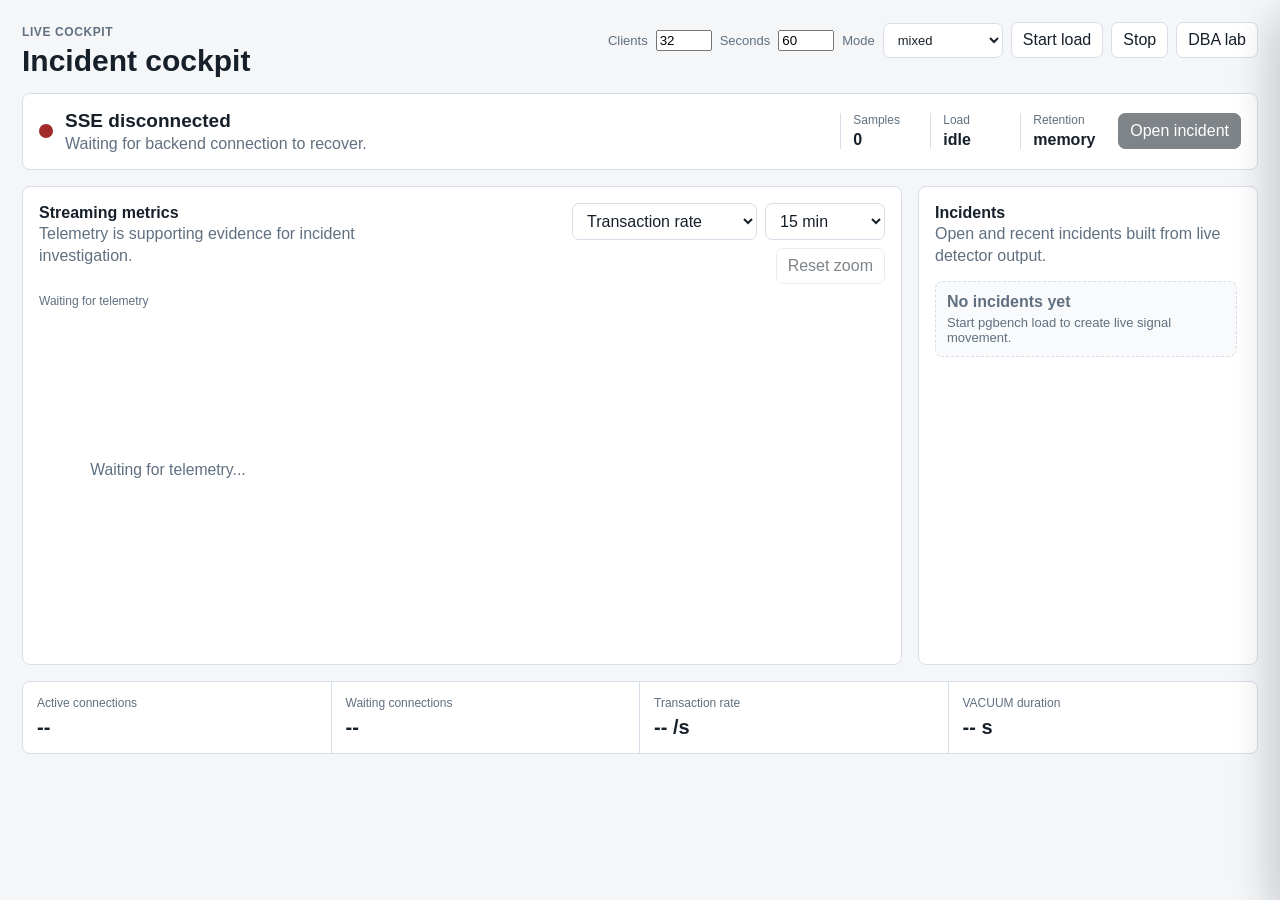
==== web_cockpit/live.html @ 8c9f1704 "Add DBA experiment lab" ====
<!doctype html>
<html lang="en">
<head>
  <meta charset="utf-8">
  <meta name="viewport" content="width=device-width, initial-scale=1">
  <title>Live Postgres Cockpit</title>
  <link rel="stylesheet" href="app.css">
</head>
<body>
  <main class="shell">
    <header class="topbar">
      <div class="title">
        <span class="eyebrow">Live Cockpit</span>
        <h1>Incident cockpit</h1>
      </div>
      <div class="stream-control" aria-label="load controls">
        <label>Clients <input id="loadClients" class="small-input" type="number" min="1" max="128" value="32"></label>
        <label>Seconds <input id="loadSeconds" class="small-input" type="number" min="5" max="900" value="60"></label>
        <label>
          Mode
          <select id="loadMode">
            <option value="mixed">mixed</option>
            <option value="readonly">readonly</option>
          </select>
        </label>
        <button id="startLoad" type="button">Start load</button>
        <button id="stopLoad" type="button">Stop</button>
        <button id="openExperimentLab" type="button">DBA lab</button>
      </div>
    </header>

    <section class="status-band" id="statusBand">
      <div class="status-main">
        <span class="status-dot"></span>
        <div>
          <div class="status-label" id="statusLabel">Connecting to backend</div>
          <div class="status-subtitle" id="statusSubtitle">Waiting for SSE telemetry.</div>
        </div>
      </div>
      <div class="status-meta">
        <div><span>Samples</span><strong id="sampleCount">0</strong></div>
        <div><span>Load</span><strong id="loadState">idle</strong></div>
        <div><span>Retention</span><strong id="retentionState">memory</strong></div>
      </div>
      <button class="report-button" id="openReport" type="button" disabled>Open incident</button>
    </section>

    <section class="workspace">
      <div class="live-panel">
        <div class="panel-heading">
          <div>
            <h2>Streaming metrics</h2>
            <p>Telemetry is supporting evidence for incident investigation.</p>
          </div>
          <div class="chart-controls">
            <select id="metricPicker" aria-label="metric"></select>
            <select id="windowPicker" aria-label="time window">
              <option value="300">5 min</option>
              <option value="900" selected>15 min</option>
              <option value="1800">30 min</option>
              <option value="all">All</option>
            </select>
            <button id="resetZoom" type="button" disabled>Reset zoom</button>
          </div>
        </div>
        <div class="chart-range" id="chartRange">Waiting for telemetry</div>
        <div class="chart-frame">
          <svg id="liveChart" viewBox="0 0 860 320" role="img" aria-label="live postgres telemetry chart"></svg>
          <div class="chart-tooltip" id="chartTooltip" hidden></div>
        </div>
      </div>

      <aside class="detection-panel">
        <div class="panel-heading compact">
          <div>
            <h2>Incidents</h2>
            <p>Open and recent incidents built from live detector output.</p>
          </div>
        </div>
        <ol class="steps" id="incidentSteps"></ol>
      </aside>
    </section>

    <section class="metrics-strip" id="metricsStrip" aria-label="current metric values"></section>
  </main>

  <div class="drawer-backdrop" id="drawerBackdrop" hidden></div>
  <aside class="drawer" id="reportDrawer" aria-hidden="true">
    <div class="drawer-header">
      <div>
        <span class="eyebrow">Live incident</span>
        <h2 id="reportTitle">Incident details</h2>
      </div>
      <button id="closeReport" type="button">Close</button>
    </div>
    <div class="incident-actions" aria-label="incident actions">
      <button id="refreshIncident" type="button">Refresh investigation</button>
      <button class="status-action" data-status="acknowledged" type="button">Acknowledge</button>
      <button class="status-action" data-status="resolved" type="button">Resolve</button>
      <button class="status-action" data-status="false_positive" type="button">False positive</button>
    </div>
    <section class="tab-panel active" id="tab-diagnosis"></section>
  </aside>

  <div class="drawer-backdrop" id="experimentBackdrop" hidden></div>
  <aside class="drawer experiment-drawer" id="experimentDrawer" aria-hidden="true">
    <div class="drawer-header">
      <div>
        <span class="eyebrow">Sandbox only</span>
        <h2>DBA experiment lab</h2>
      </div>
      <button id="closeExperimentLab" type="button">Close</button>
    </div>
    <div class="warning-block">
      This changes PostgreSQL settings with ALTER SYSTEM and reloads config. Use only in the local cockpit sandbox.
    </div>
    <section class="experiment-form">
      <label>
        Setting
        <select id="experimentSetting"></select>
      </label>
      <label>
        Value
        <input id="experimentValue" type="text" value="">
      </label>
      <button id="applyExperiment" class="report-button" type="button">Apply change</button>
    </section>
    <section>
      <h2>Experiments</h2>
      <ol class="experiment-list" id="experimentList"></ol>
    </section>
  </aside>

  <script src="live_app.js"></script>
</body>
</html>
---- web_cockpit/app.css ----
:root {
  --bg: #f4f6f8;
  --panel: #ffffff;
  --panel-muted: #f9fafb;
  --ink: #17202a;
  --muted: #607080;
  --line: #d8dee8;
  --ok: #14745f;
  --warn: #9a6100;
  --bad: #a12a2a;
  --blue: #2364aa;
  --shadow: 0 18px 50px rgba(23, 32, 42, 0.14);
}

* {
  box-sizing: border-box;
}

body {
  margin: 0;
  background: var(--bg);
  color: var(--ink);
  font-family: Inter, "Segoe UI", Arial, sans-serif;
}

button,
select {
  font: inherit;
}

button {
  border: 1px solid var(--line);
  border-radius: 7px;
  background: #fff;
  color: var(--ink);
  padding: 8px 11px;
  cursor: pointer;
}

button:disabled {
  cursor: not-allowed;
  opacity: 0.55;
}

select {
  min-width: 120px;
  border: 1px solid var(--line);
  border-radius: 7px;
  background: #fff;
  padding: 8px 10px;
  color: var(--ink);
}

.shell {
  max-width: 1280px;
  margin: 0 auto;
  padding: 22px;
}

.topbar {
  display: flex;
  justify-content: space-between;
  align-items: flex-start;
  gap: 18px;
  margin-bottom: 14px;
}

.eyebrow {
  color: var(--muted);
  font-size: 12px;
  font-weight: 700;
  letter-spacing: 0.05em;
  text-transform: uppercase;
}

h1,
h2,
p {
  margin: 0;
}

h1 {
  margin-top: 4px;
  font-size: 30px;
  line-height: 1.15;
}

h2 {
  font-size: 16px;
  line-height: 1.25;
}

p {
  color: var(--muted);
  line-height: 1.4;
}

.stream-control {
  display: flex;
  align-items: center;
  gap: 8px;
  flex-wrap: wrap;
  justify-content: flex-end;
}

.stream-control label {
  display: flex;
  align-items: center;
  gap: 8px;
  color: var(--muted);
  font-size: 13px;
}

.status-band {
  display: grid;
  grid-template-columns: minmax(260px, 1fr) auto auto;
  align-items: center;
  gap: 18px;
  background: var(--panel);
  border: 1px solid var(--line);
  border-radius: 8px;
  padding: 16px;
  margin-bottom: 16px;
}

.status-main {
  display: flex;
  min-width: 0;
  align-items: center;
  gap: 12px;
}

.status-dot {
  width: 14px;
  height: 14px;
  border-radius: 50%;
  background: var(--ok);
  flex: 0 0 auto;
}

.status-label {
  font-size: 19px;
  font-weight: 800;
  overflow-wrap: anywhere;
}

.status-subtitle {
  color: var(--muted);
  margin-top: 3px;
  overflow-wrap: anywhere;
}

.status-meta {
  display: grid;
  grid-template-columns: repeat(3, minmax(80px, 1fr));
  gap: 10px;
}

.status-meta div {
  min-width: 0;
  border-left: 1px solid var(--line);
  padding-left: 12px;
}

.status-meta span {
  display: block;
  color: var(--muted);
  font-size: 12px;
}

.status-meta strong {
  display: block;
  margin-top: 4px;
  overflow-wrap: anywhere;
}

.report-button {
  background: var(--ink);
  color: #fff;
  border-color: var(--ink);
  white-space: nowrap;
}

.workspace {
  display: grid;
  grid-template-columns: minmax(0, 1fr) 340px;
  gap: 16px;
}

.live-panel,
.detection-panel,
.metrics-strip,
.causal-strip {
  background: var(--panel);
  border: 1px solid var(--line);
  border-radius: 8px;
}

.live-panel,
.detection-panel,
.causal-strip {
  padding: 16px;
}

.causal-strip {
  margin-bottom: 16px;
}

.panel-heading {
  display: flex;
  align-items: flex-start;
  justify-content: space-between;
  gap: 12px;
  margin-bottom: 14px;
}

.panel-heading > div {
  min-width: 0;
}

.panel-heading.compact {
  display: block;
}

.chart-controls {
  display: flex;
  flex-wrap: wrap;
  justify-content: flex-end;
  gap: 8px;
}

.chart-range {
  margin: -4px 0 10px;
  color: var(--muted);
  font-size: 12px;
}

.chart-frame {
  position: relative;
  min-height: 330px;
  overflow: hidden;
  user-select: none;
  -webkit-user-select: none;
}

svg {
  display: block;
  width: 100%;
  height: auto;
  user-select: none;
  -webkit-user-select: none;
  touch-action: none;
}

.axis {
  stroke: #c8d2dd;
  stroke-width: 1;
}

.axis-title,
.tick-label {
  fill: #607080;
  font-size: 11px;
}

.grid-line {
  stroke: #eef1f5;
  stroke-width: 1;
}

.grid-line.vertical {
  stroke-dasharray: 2 5;
}

.plot-bg {
  fill: #fbfcfe;
}

.plot-hit {
  fill: transparent;
  cursor: crosshair;
}

.series {
  fill: none;
  stroke: var(--blue);
  stroke-width: 3;
  stroke-linejoin: round;
  stroke-linecap: round;
}

.threshold {
  stroke: var(--warn);
  stroke-width: 1.5;
  stroke-dasharray: 5 5;
}

.brush {
  fill: rgba(35, 100, 170, 0.16);
  stroke: rgba(35, 100, 170, 0.55);
  stroke-width: 1;
}

.chart-tooltip {
  position: fixed;
  z-index: 5;
  min-width: 170px;
  max-width: 220px;
  border: 1px solid var(--line);
  border-radius: 8px;
  background: #fff;
  box-shadow: 0 10px 30px rgba(23, 32, 42, 0.16);
  padding: 9px 10px;
  pointer-events: none;
}

.chart-tooltip strong,
.chart-tooltip span {
  display: block;
  overflow-wrap: anywhere;
}

.chart-tooltip span {
  margin-top: 4px;
  color: var(--muted);
  font-size: 12px;
}

.cursor {
  stroke: #526273;
  stroke-width: 1.5;
}

.cursor-dot {
  fill: var(--blue);
}

.incident-band {
  fill: rgba(161, 42, 42, 0.1);
}

.anomaly-line {
  stroke: var(--bad);
  stroke-width: 1.5;
  stroke-dasharray: 4 4;
  opacity: 0.85;
}

.anomaly-dot {
  fill: var(--bad);
  stroke: #fff;
  stroke-width: 2;
}

.anomaly-hit {
  fill: transparent;
  cursor: pointer;
}

.anomaly-label {
  fill: var(--bad);
  font-size: 11px;
  font-weight: 700;
  pointer-events: none;
}

.incident-marker {
  cursor: pointer;
}

.incident-marker.selected .anomaly-dot {
  fill: var(--blue);
  stroke: #fff;
  stroke-width: 3;
}

.incident-marker.selected .anomaly-line,
.incident-marker.selected .anomaly-label {
  stroke: var(--blue);
  fill: var(--blue);
}

.incident-marker.resolved .anomaly-dot,
.incident-marker.resolved .anomaly-line {
  opacity: 0.45;
}

.chain {
  display: grid;
  grid-template-columns: repeat(auto-fit, minmax(150px, 1fr));
  gap: 8px;
  margin-top: 12px;
}

.chain-empty {
  grid-column: 1 / -1;
  color: var(--muted);
  border: 1px dashed var(--line);
  border-radius: 8px;
  padding: 14px;
  background: var(--panel-muted);
  overflow-wrap: anywhere;
}

.chain-step {
  position: relative;
  min-width: 0;
  border: 1px solid var(--line);
  border-radius: 8px;
  padding: 12px;
  background: var(--panel-muted);
}

.chain-step::after {
  content: "";
  position: absolute;
  top: 50%;
  right: -9px;
  width: 9px;
  border-top: 2px solid var(--line);
}

.chain-step:last-child::after {
  display: none;
}

.chain-step span {
  display: block;
  color: var(--muted);
  font-size: 11px;
  font-weight: 700;
  letter-spacing: 0.04em;
  text-transform: uppercase;
}

.chain-step strong {
  display: block;
  margin-top: 6px;
  overflow-wrap: anywhere;
}

.chain-step small {
  display: block;
  margin-top: 6px;
  color: var(--muted);
}

.chain-step.done {
  border-color: rgba(20, 116, 95, 0.38);
  background: #f3fbf8;
}

.chain-step.preview {
  border-color: rgba(154, 97, 0, 0.45);
  background: #fff8ec;
}

.chain-step.active {
  border-color: rgba(154, 97, 0, 0.48);
  background: #fff8ec;
}

.steps {
  list-style: none;
  margin: 0;
  padding: 0;
  display: grid;
  gap: 10px;
  max-height: 360px;
  overflow-y: auto;
  padding-right: 4px;
}

.steps::-webkit-scrollbar {
  width: 8px;
}

.steps::-webkit-scrollbar-thumb {
  background: #c8d2dd;
  border-radius: 999px;
}

.step {
  border: 1px solid var(--line);
  border-radius: 8px;
  padding: 11px;
  background: var(--panel-muted);
  min-width: 0;
  cursor: default;
}

.step strong,
.step span {
  display: block;
  overflow-wrap: anywhere;
}

.step span {
  margin-top: 4px;
  color: var(--muted);
  font-size: 13px;
}

.step.done {
  border-color: rgba(20, 116, 95, 0.35);
  background: #f3fbf8;
  cursor: pointer;
}

.step.active {
  border-color: rgba(154, 97, 0, 0.45);
  background: #fff8ec;
}

.step.selected {
  border-color: rgba(35, 100, 170, 0.55);
  background: #f4f9ff;
  box-shadow: inset 3px 0 0 var(--blue);
}

.step.status-acknowledged {
  background: #fff8ec;
  border-color: rgba(154, 97, 0, 0.42);
}

.step.status-resolved,
.step.status-false_positive {
  background: #f7f8fa;
  border-color: var(--line);
  opacity: 0.82;
}

.step-head {
  display: flex;
  justify-content: space-between;
  align-items: flex-start;
  gap: 10px;
}

.investigation-mini {
  margin-top: 10px;
}

.investigation-mini span {
  color: var(--muted);
  font-size: 12px;
}

.investigation-mini div {
  height: 6px;
  margin-top: 5px;
  overflow: hidden;
  border-radius: 999px;
  background: #e8edf3;
}

.investigation-mini i {
  display: block;
  height: 100%;
  border-radius: inherit;
  background: var(--blue);
}

.step.empty {
  color: var(--muted);
  border-style: dashed;
  cursor: default;
}

.metrics-strip {
  display: grid;
  grid-template-columns: repeat(4, minmax(0, 1fr));
  gap: 0;
  margin-top: 16px;
  overflow: hidden;
}

.metric-card {
  padding: 14px;
  border-right: 1px solid var(--line);
  min-width: 0;
}

.metric-card:last-child {
  border-right: 0;
}

.metric-card span {
  display: block;
  color: var(--muted);
  font-size: 12px;
  overflow-wrap: anywhere;
}

.metric-card strong {
  display: block;
  margin-top: 6px;
  font-size: 20px;
  overflow-wrap: anywhere;
}

.metric-card.alert strong {
  color: var(--bad);
}

.drawer-backdrop {
  position: fixed;
  inset: 0;
  background: rgba(23, 32, 42, 0.22);
}

.drawer {
  position: fixed;
  top: 0;
  right: 0;
  width: min(620px, 100vw);
  height: 100vh;
  overflow: auto;
  background: #fff;
  box-shadow: var(--shadow);
  transform: translateX(100%);
  transition: transform 180ms ease;
  padding: 20px;
  z-index: 2;
}

.drawer.open {
  transform: translateX(0);
}

.drawer-header {
  display: flex;
  justify-content: space-between;
  gap: 12px;
  align-items: flex-start;
  margin-bottom: 16px;
}

.incident-actions {
  display: flex;
  flex-wrap: wrap;
  gap: 8px;
  margin-bottom: 14px;
}

.experiment-drawer {
  width: min(560px, 100vw);
}

.warning-block {
  border: 1px solid rgba(154, 97, 0, 0.35);
  border-radius: 8px;
  background: #fff8ec;
  color: var(--warn);
  padding: 12px;
  margin-bottom: 14px;
  line-height: 1.4;
}

.experiment-form {
  display: grid;
  gap: 10px;
  margin-bottom: 18px;
}

.experiment-form label {
  display: grid;
  gap: 6px;
  color: var(--muted);
  font-size: 13px;
}

.experiment-form input {
  width: 100%;
  border: 1px solid var(--line);
  border-radius: 7px;
  padding: 8px 10px;
  color: var(--ink);
  font: inherit;
}

.experiment-list {
  display: grid;
  gap: 10px;
  list-style: none;
  margin: 12px 0 0;
  padding: 0;
}

.experiment-item {
  display: grid;
  grid-template-columns: minmax(0, 1fr) auto;
  gap: 10px;
  align-items: center;
  border: 1px solid var(--line);
  border-radius: 8px;
  background: var(--panel-muted);
  padding: 11px;
}

.experiment-item strong,
.experiment-item span {
  display: block;
  overflow-wrap: anywhere;
}

.experiment-item span {
  margin-top: 4px;
  color: var(--muted);
  font-size: 13px;
}

.experiment-item.status-applied {
  border-color: rgba(154, 97, 0, 0.45);
  background: #fff8ec;
}

.experiment-item.status-rolled_back {
  opacity: 0.72;
}

.status-pill {
  display: inline-flex;
  align-items: center;
  min-height: 22px;
  border: 1px solid var(--line);
  border-radius: 999px;
  background: #fff;
  color: var(--muted);
  padding: 2px 8px;
  font-size: 12px;
  font-weight: 700;
  white-space: nowrap;
}

.tabs {
  display: flex;
  gap: 6px;
  border-bottom: 1px solid var(--line);
  margin-bottom: 16px;
}

.tab {
  border: 0;
  border-bottom: 3px solid transparent;
  border-radius: 0;
  padding: 10px 8px;
}

.tab.active {
  border-bottom-color: var(--blue);
  color: var(--blue);
  font-weight: 700;
}

.tab-panel {
  display: none;
}

.tab-panel.active {
  display: block;
}

.report-block {
  border: 1px solid var(--line);
  border-radius: 8px;
  padding: 14px;
  margin-bottom: 12px;
}

.report-block strong {
  display: block;
  margin-bottom: 5px;
  overflow-wrap: anywhere;
}

.investigation-header {
  display: flex;
  align-items: center;
  justify-content: space-between;
  gap: 14px;
}

.investigation-header > div {
  min-width: 0;
}

.investigation-header strong {
  margin-top: 8px;
  font-size: 16px;
}

.progress-ring {
  display: grid;
  place-items: center;
  width: 64px;
  height: 64px;
  flex: 0 0 auto;
  border: 6px solid #d8e8f8;
  border-top-color: var(--blue);
  border-radius: 50%;
  color: var(--blue);
  font-weight: 800;
}

.investigation-list {
  list-style: none;
  display: grid;
  gap: 8px;
  margin: 14px 0 0;
  padding: 0;
}

.investigation-step {
  display: grid;
  grid-template-columns: 94px minmax(0, 1fr);
  gap: 10px;
  align-items: start;
  padding: 10px;
  border: 1px solid var(--line);
  border-radius: 8px;
  background: var(--panel-muted);
}

.investigation-step.done {
  border-color: rgba(20, 116, 95, 0.35);
  background: #f3fbf8;
}

.investigation-step.running {
  border-color: rgba(35, 100, 170, 0.45);
  background: #f4f9ff;
}

.investigation-step strong {
  margin-bottom: 4px;
}

.next-actions {
  margin: 0;
  padding-left: 18px;
  color: var(--muted);
  line-height: 1.55;
}

.ops-list {
  list-style: none;
  display: grid;
  gap: 8px;
  margin: 0;
  padding: 0;
}

.ops-list li {
  border: 1px solid var(--line);
  border-radius: 8px;
  background: var(--panel-muted);
  padding: 10px;
}

.ops-list strong,
.ops-list span {
  display: block;
  overflow-wrap: anywhere;
}

.ops-list span {
  color: var(--muted);
  font-size: 13px;
  margin-top: 4px;
}

.report-table {
  width: 100%;
  border-collapse: collapse;
  font-size: 14px;
}

.report-table th,
.report-table td {
  border-bottom: 1px solid var(--line);
  padding: 9px 6px;
  text-align: left;
  vertical-align: top;
  overflow-wrap: anywhere;
}

.report-table th {
  color: var(--muted);
  font-size: 12px;
  text-transform: uppercase;
}

.hypothesis-list {
  display: grid;
  gap: 10px;
}

.hypothesis {
  border: 1px solid var(--line);
  border-radius: 8px;
  padding: 12px;
  cursor: pointer;
}

.hypothesis.selected {
  border-color: rgba(35, 100, 170, 0.55);
  background: #f4f9ff;
}

.hypothesis.primary .hypothesis-head strong::after {
  content: " selected";
  color: var(--blue);
  font-size: 12px;
  font-weight: 700;
}

.hypothesis-head {
  display: flex;
  justify-content: space-between;
  gap: 10px;
  margin-bottom: 7px;
}

.hypothesis-head strong,
.hypothesis p {
  overflow-wrap: anywhere;
}

.state-ok .status-dot {
  background: var(--ok);
}

.state-warn .status-dot {
  background: var(--warn);
}

.state-bad .status-dot {
  background: var(--bad);
}

@media (max-width: 980px) {
  .shell {
    padding: 14px;
  }

  .topbar,
  .panel-heading {
    display: grid;
  }

  .status-band,
  .workspace,
  .metrics-strip,
  .chain {
    grid-template-columns: 1fr;
  }

  .chain-step::after {
    display: none;
  }

  .status-meta {
    grid-template-columns: repeat(3, minmax(0, 1fr));
  }

  .investigation-step {
    grid-template-columns: 1fr;
  }

  .metric-card {
    border-right: 0;
    border-bottom: 1px solid var(--line);
  }
}

@media (max-width: 560px) {
  h1 {
    font-size: 24px;
  }

  .status-meta {
    grid-template-columns: 1fr;
  }

  .status-meta div {
    border-left: 0;
    padding-left: 0;
  }
}
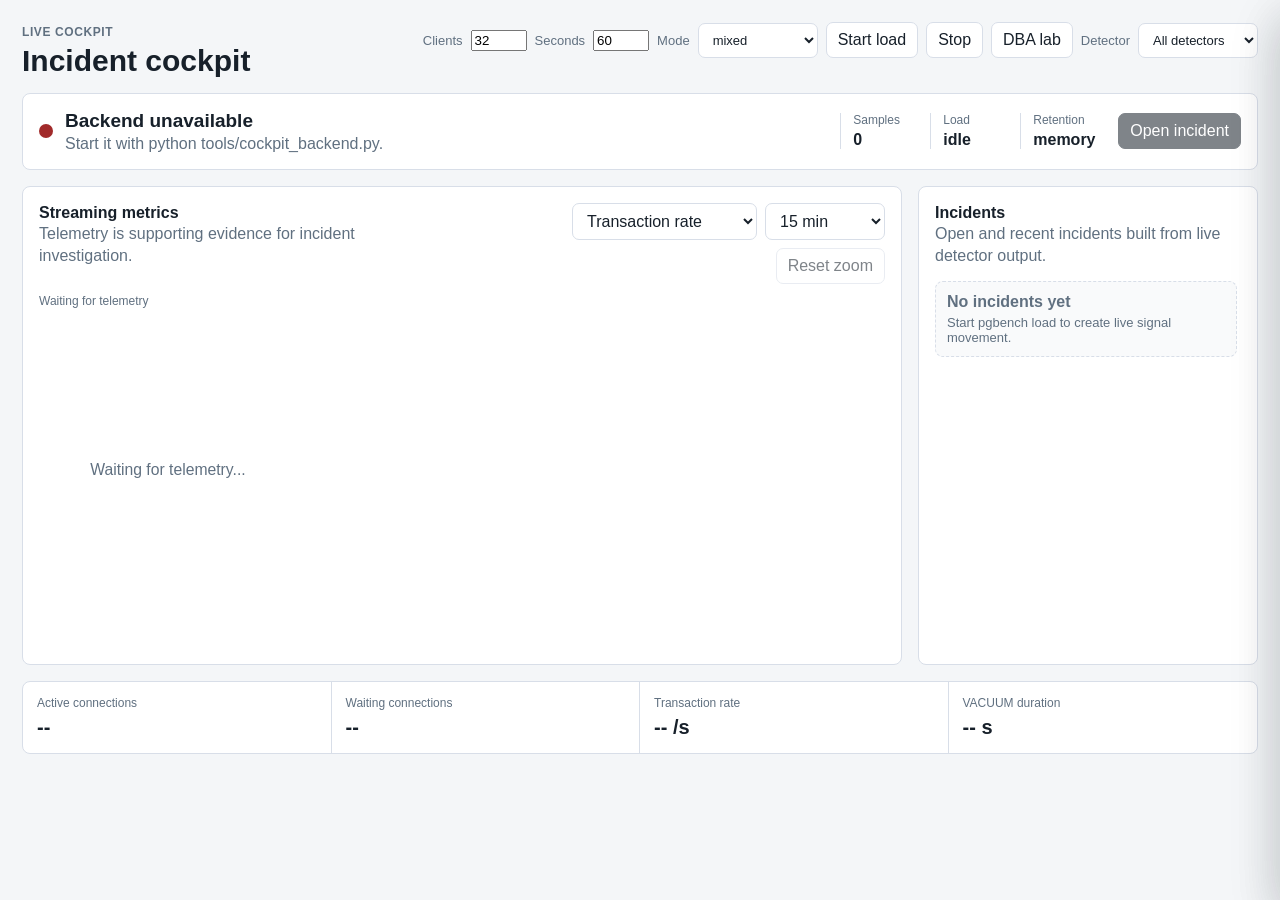
==== commit 524816d0: "Add live detector switching" ====
--- a/web_cockpit/live.html
+++ b/web_cockpit/live.html
@@ -26,6 +26,12 @@
         <button id="startLoad" type="button">Start load</button>
         <button id="stopLoad" type="button">Stop</button>
         <button id="openExperimentLab" type="button">DBA lab</button>
+        <label>
+          Detector
+          <select id="detectorPicker">
+            <option value="all">All detectors</option>
+          </select>
+        </label>
       </div>
     </header>
 
--- a/web_cockpit/app.css
+++ b/web_cockpit/app.css
@@ -111,6 +111,10 @@
   font-size: 13px;
 }
 
+.stream-control #detectorPicker {
+  max-width: 250px;
+}
+
 .status-band {
   display: grid;
   grid-template-columns: minmax(260px, 1fr) auto auto;
@@ -521,6 +525,22 @@
 .step.status-acknowledged {
   background: #fff8ec;
   border-color: rgba(154, 97, 0, 0.42);
+}
+
+.step.status-candidate {
+  background: #f7f8fa;
+  border-color: var(--line);
+}
+
+.step.status-active,
+.step.status-open {
+  background: #fff8ec;
+  border-color: rgba(154, 97, 0, 0.45);
+}
+
+.step.status-recovering {
+  background: #f4f9ff;
+  border-color: rgba(35, 100, 170, 0.45);
 }
 
 .step.status-resolved,
@@ -774,6 +794,23 @@
   overflow-wrap: anywhere;
 }
 
+.report-block-head {
+  display: flex;
+  align-items: center;
+  justify-content: space-between;
+  gap: 10px;
+  margin-bottom: 8px;
+}
+
+.report-block-head strong {
+  margin-bottom: 0;
+}
+
+.report-block-head button {
+  padding: 5px 8px;
+  font-size: 12px;
+}
+
 .investigation-header {
   display: flex;
   align-items: center;
@@ -791,16 +828,30 @@
 }
 
 .progress-ring {
+  --progress: 0%;
+  position: relative;
   display: grid;
   place-items: center;
   width: 64px;
   height: 64px;
   flex: 0 0 auto;
-  border: 6px solid #d8e8f8;
-  border-top-color: var(--blue);
+  background: conic-gradient(var(--blue) var(--progress), #d8e8f8 0);
   border-radius: 50%;
   color: var(--blue);
   font-weight: 800;
+}
+
+.progress-ring::before {
+  content: "";
+  position: absolute;
+  inset: 7px;
+  background: #fff;
+  border-radius: 50%;
+}
+
+.progress-ring span {
+  position: relative;
+  z-index: 1;
 }
 
 .investigation-list {
@@ -849,6 +900,18 @@
   gap: 8px;
   margin: 0;
   padding: 0;
+  max-height: 260px;
+  overflow-y: auto;
+  padding-right: 4px;
+}
+
+.ops-list::-webkit-scrollbar {
+  width: 8px;
+}
+
+.ops-list::-webkit-scrollbar-thumb {
+  background: #c8d2dd;
+  border-radius: 999px;
 }
 
 .ops-list li {
@@ -868,6 +931,11 @@
   color: var(--muted);
   font-size: 13px;
   margin-top: 4px;
+}
+
+.ops-summary {
+  margin-top: 8px;
+  font-size: 12px;
 }
 
 .report-table {
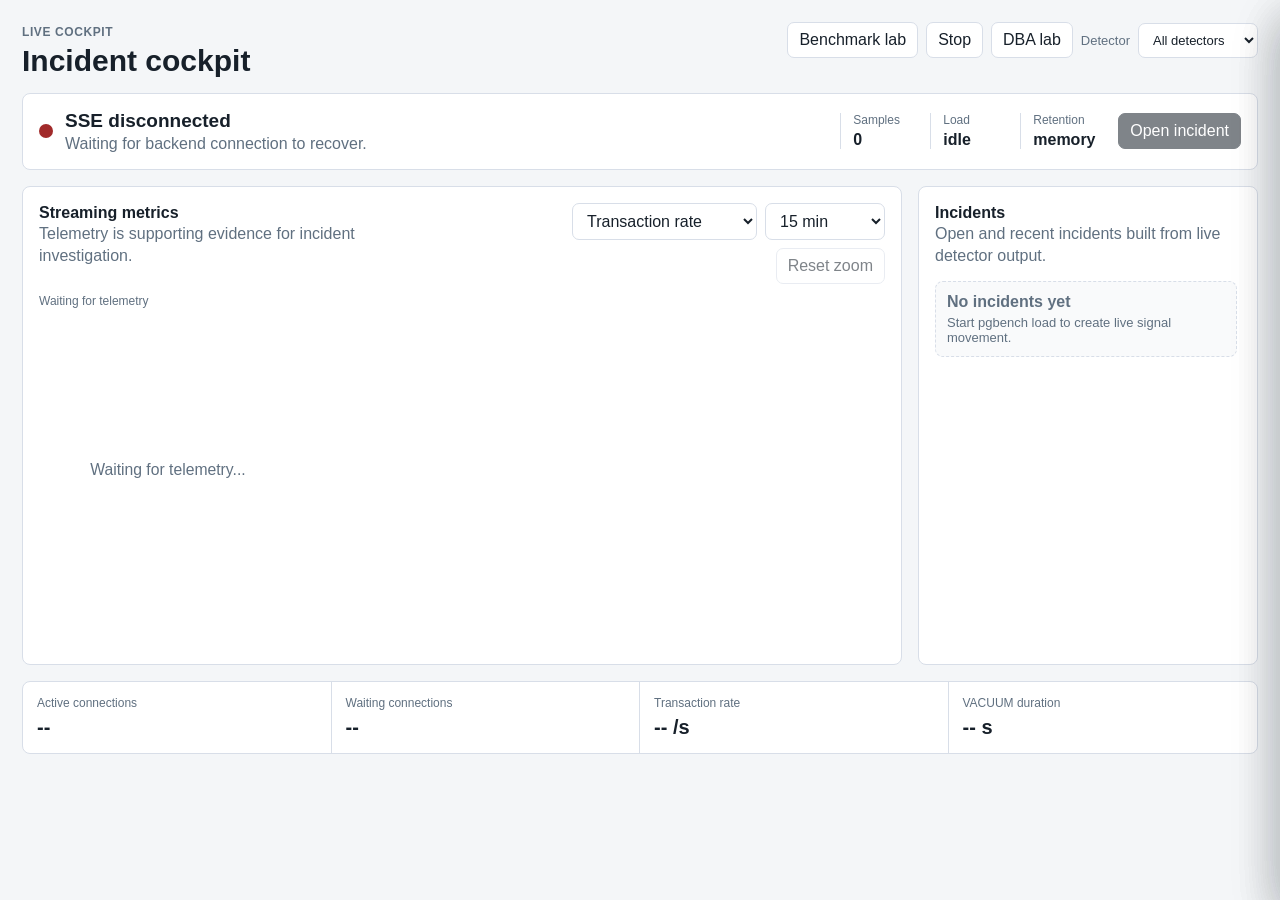
==== commit 3107350d: "Add benchmark workload lab" ====
--- a/web_cockpit/live.html
+++ b/web_cockpit/live.html
@@ -13,17 +13,8 @@
         <span class="eyebrow">Live Cockpit</span>
         <h1>Incident cockpit</h1>
       </div>
-      <div class="stream-control" aria-label="load controls">
-        <label>Clients <input id="loadClients" class="small-input" type="number" min="1" max="128" value="32"></label>
-        <label>Seconds <input id="loadSeconds" class="small-input" type="number" min="5" max="900" value="60"></label>
-        <label>
-          Mode
-          <select id="loadMode">
-            <option value="mixed">mixed</option>
-            <option value="readonly">readonly</option>
-          </select>
-        </label>
-        <button id="startLoad" type="button">Start load</button>
+      <div class="stream-control" aria-label="cockpit controls">
+        <button id="openBenchmarkLab" type="button">Benchmark lab</button>
         <button id="stopLoad" type="button">Stop</button>
         <button id="openExperimentLab" type="button">DBA lab</button>
         <label>
@@ -137,6 +128,69 @@
     </section>
   </aside>
 
+  <div class="drawer-backdrop" id="benchmarkBackdrop" hidden></div>
+  <aside class="drawer experiment-drawer" id="benchmarkDrawer" aria-hidden="true">
+    <div class="drawer-header">
+      <div>
+        <span class="eyebrow">Workload control</span>
+        <h2>Benchmark lab</h2>
+      </div>
+      <button id="closeBenchmarkLab" type="button">Close</button>
+    </div>
+    <section class="benchmark-grid">
+      <label>
+        Engine
+        <select id="benchmarkEngine">
+          <option value="pgbench">pgbench</option>
+        </select>
+      </label>
+      <label>
+        Profile
+        <select id="benchmarkProfile">
+          <option value="steady">Steady TPS</option>
+          <option value="burst">Burst pressure</option>
+          <option value="readonly">Read-only scan</option>
+          <option value="custom" selected>Custom</option>
+        </select>
+      </label>
+      <label>
+        Mode
+        <select id="loadMode">
+          <option value="mixed">mixed</option>
+          <option value="readonly">readonly</option>
+        </select>
+      </label>
+      <label>
+        Duration, sec
+        <input id="loadSeconds" type="number" min="1" max="86400" value="300">
+      </label>
+      <label>
+        Clients
+        <input id="loadClients" type="number" min="1" max="512" value="32">
+      </label>
+      <label>
+        Jobs
+        <input id="loadJobs" type="number" min="1" max="128" value="4">
+      </label>
+      <label>
+        Target TPS
+        <input id="loadRate" type="number" min="0" max="100000" value="0">
+        <span>0 means unlimited pgbench rate.</span>
+      </label>
+    </section>
+    <section class="benchmark-actions">
+      <button id="startLoad" class="report-button" type="button">Start benchmark</button>
+      <button id="stopLoadFromDrawer" type="button">Stop</button>
+    </section>
+    <section class="load-output">
+      <div class="report-block-head">
+        <strong>Current run</strong>
+        <span id="benchmarkState">idle</span>
+      </div>
+      <pre id="loadOutput">No workload output yet.</pre>
+    </section>
+  </aside>
+
   <script src="live_app.js"></script>
 </body>
 </html>
--- a/web_cockpit/app.css
+++ b/web_cockpit/app.css
@@ -667,6 +667,53 @@
   width: min(560px, 100vw);
 }
 
+.benchmark-grid {
+  display: grid;
+  grid-template-columns: repeat(2, minmax(0, 1fr));
+  gap: 12px;
+  margin-bottom: 14px;
+}
+
+.benchmark-grid label {
+  display: grid;
+  gap: 6px;
+  color: var(--muted);
+  font-size: 13px;
+}
+
+.benchmark-grid label:last-child {
+  grid-column: 1 / -1;
+}
+
+.benchmark-grid input,
+.benchmark-grid select {
+  width: 100%;
+}
+
+.benchmark-grid span {
+  font-size: 12px;
+}
+
+.benchmark-actions {
+  display: flex;
+  gap: 8px;
+  margin-bottom: 14px;
+}
+
+.load-output pre {
+  min-height: 120px;
+  max-height: 220px;
+  overflow: auto;
+  margin: 0;
+  padding: 12px;
+  border: 1px solid var(--line);
+  border-radius: 8px;
+  background: #111827;
+  color: #e5edf7;
+  font: 12px/1.45 Consolas, "SFMono-Regular", monospace;
+  white-space: pre-wrap;
+}
+
 .warning-block {
   border: 1px solid rgba(154, 97, 0, 0.35);
   border-radius: 8px;
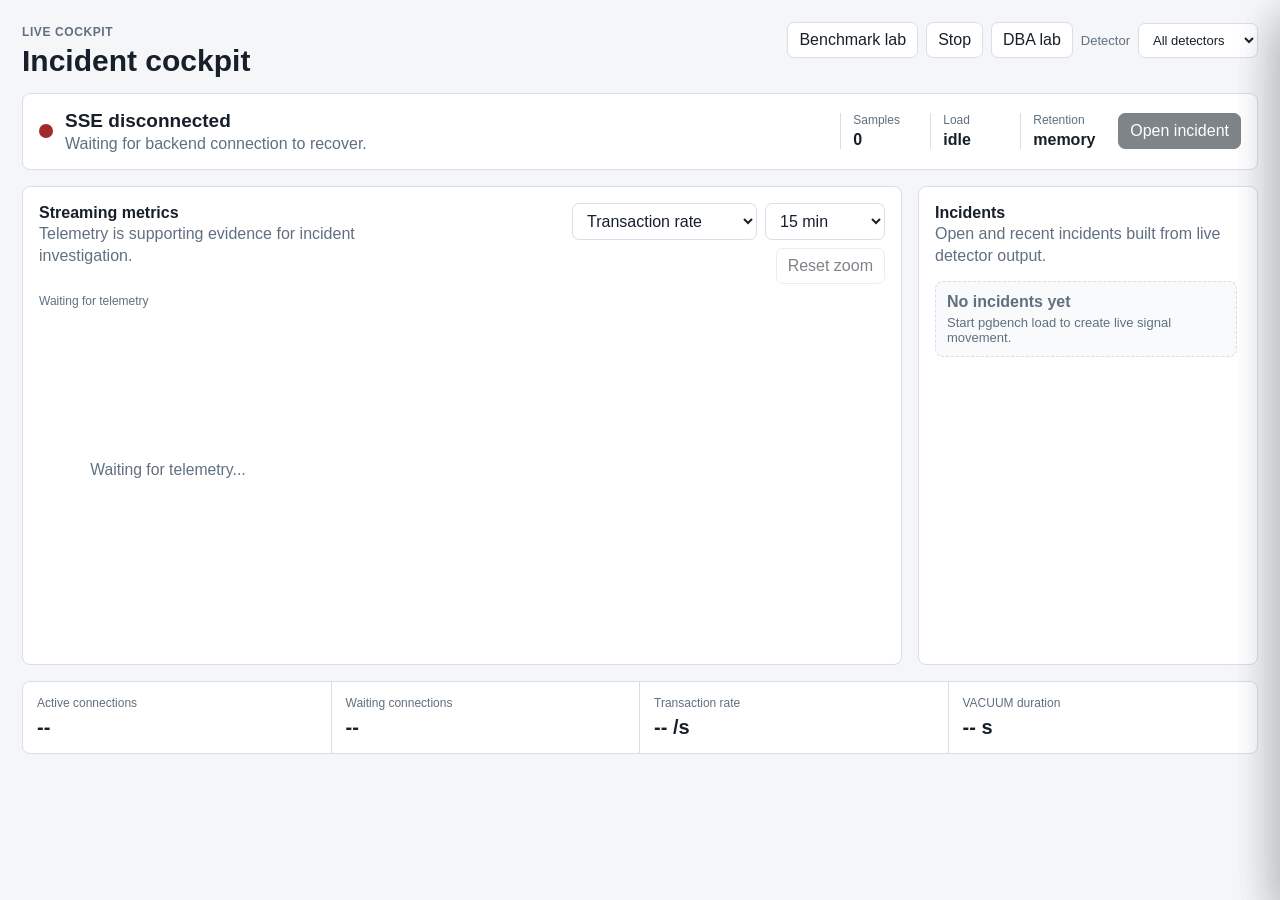
==== commit e075e257: "Add optional LLM causal agent" ====
--- a/web_cockpit/live.html
+++ b/web_cockpit/live.html
@@ -92,6 +92,7 @@
     </div>
     <div class="incident-actions" aria-label="incident actions">
       <button id="refreshIncident" type="button">Refresh investigation</button>
+      <button id="runAgentInference" type="button">Run AI inference</button>
       <button class="status-action" data-status="acknowledged" type="button">Acknowledge</button>
       <button class="status-action" data-status="resolved" type="button">Resolve</button>
       <button class="status-action" data-status="false_positive" type="button">False positive</button>
@@ -150,7 +151,22 @@
           <option value="steady">Steady TPS</option>
           <option value="burst">Burst pressure</option>
           <option value="readonly">Read-only scan</option>
+          <option value="planner">Planner sensitivity</option>
+          <option value="sort">Sort / work_mem pressure</option>
+          <option value="aggregate">Aggregate scan</option>
+          <option value="update">Write path</option>
           <option value="custom" selected>Custom</option>
+        </select>
+      </label>
+      <label>
+        Script
+        <select id="benchmarkScript">
+          <option value="default">pgbench default</option>
+          <option value="select_only">select only</option>
+          <option value="simple_update">simple update</option>
+          <option value="planner_range">planner range scan</option>
+          <option value="sort_spill">sort pressure</option>
+          <option value="aggregate_scan">aggregate scan</option>
         </select>
       </label>
       <label>
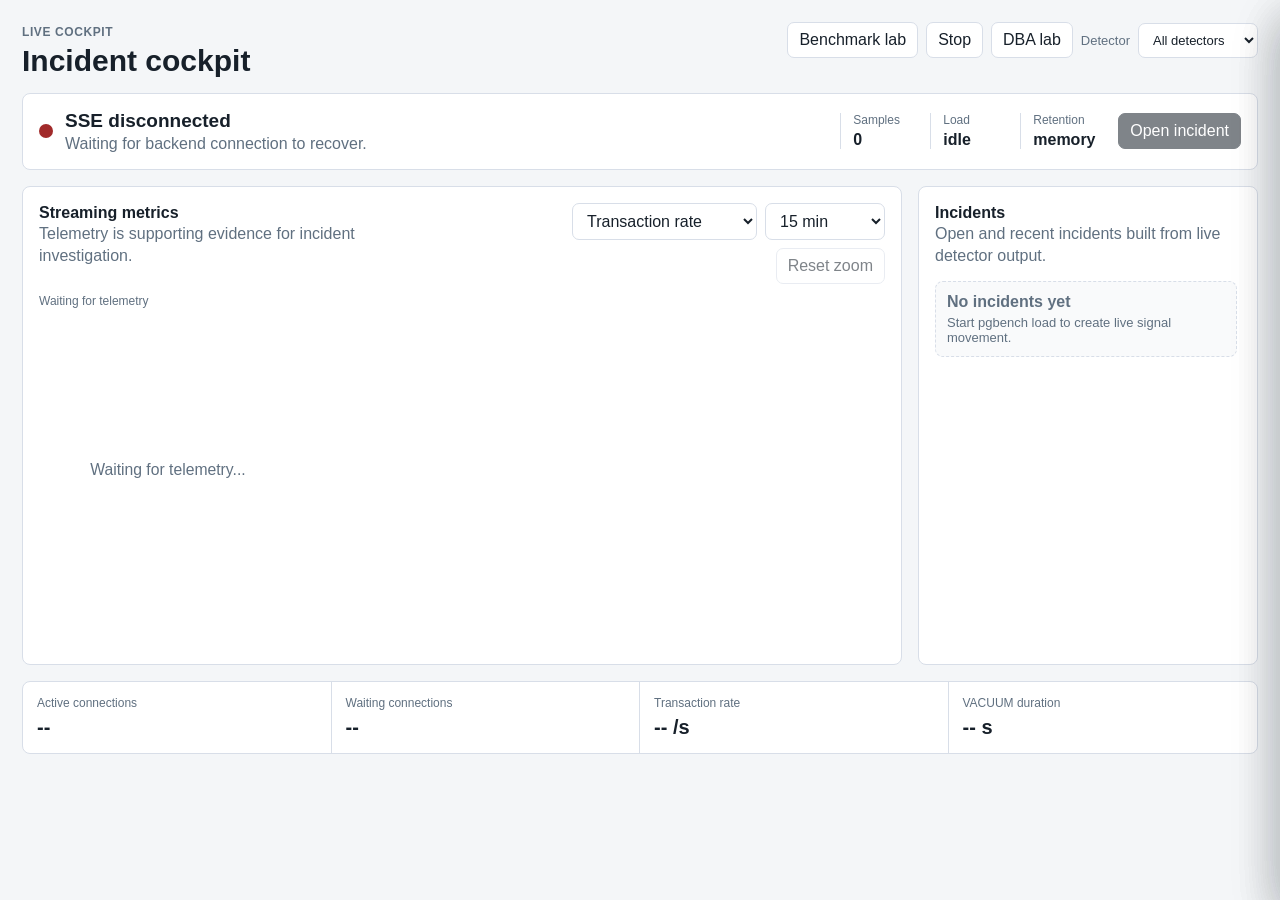
==== commit 4b6b90f8: "Revert agent" ====
--- a/web_cockpit/live.html
+++ b/web_cockpit/live.html
@@ -92,7 +92,6 @@
     </div>
     <div class="incident-actions" aria-label="incident actions">
       <button id="refreshIncident" type="button">Refresh investigation</button>
-      <button id="runAgentInference" type="button">Run AI inference</button>
       <button class="status-action" data-status="acknowledged" type="button">Acknowledge</button>
       <button class="status-action" data-status="resolved" type="button">Resolve</button>
       <button class="status-action" data-status="false_positive" type="button">False positive</button>
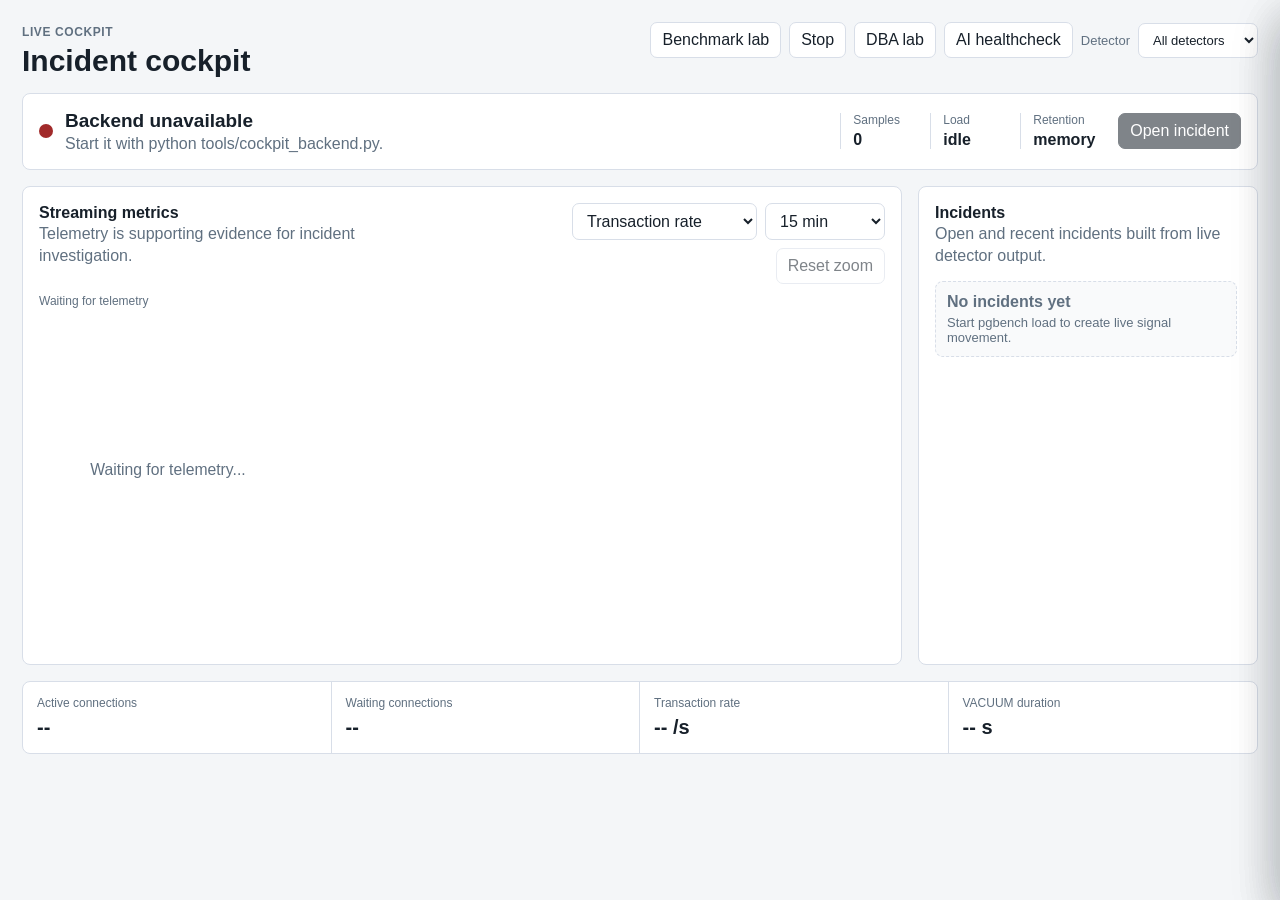
==== commit 74caec61: "Ai chat + multimodality" ====
--- a/web_cockpit/live.html
+++ b/web_cockpit/live.html
@@ -17,6 +17,7 @@
         <button id="openBenchmarkLab" type="button">Benchmark lab</button>
         <button id="stopLoad" type="button">Stop</button>
         <button id="openExperimentLab" type="button">DBA lab</button>
+        <button id="runAiHealthcheck" type="button">AI healthcheck</button>
         <label>
           Detector
           <select id="detectorPicker">
@@ -92,11 +93,23 @@
     </div>
     <div class="incident-actions" aria-label="incident actions">
       <button id="refreshIncident" type="button">Refresh investigation</button>
+      <button id="runAiInvestigation" type="button">Run AI investigation</button>
       <button class="status-action" data-status="acknowledged" type="button">Acknowledge</button>
       <button class="status-action" data-status="resolved" type="button">Resolve</button>
       <button class="status-action" data-status="false_positive" type="button">False positive</button>
     </div>
     <section class="tab-panel active" id="tab-diagnosis"></section>
+    <section class="incident-chat" aria-label="AI incident chat">
+      <div class="report-block-head">
+        <strong>AI incident chat</strong>
+        <span id="aiChatStatus" class="chat-status">idle</span>
+      </div>
+      <div id="aiChatMessages" class="chat-messages"></div>
+      <form id="aiChatForm" class="chat-form">
+        <textarea id="aiChatInput" rows="3" placeholder="Add context or ask about this incident"></textarea>
+        <button id="sendAiChat" type="submit">Send</button>
+      </form>
+    </section>
   </aside>
 
   <div class="drawer-backdrop" id="experimentBackdrop" hidden></div>
--- a/web_cockpit/app.css
+++ b/web_cockpit/app.css
@@ -841,6 +841,224 @@
   overflow-wrap: anywhere;
 }
 
+.ai-verdict {
+  border-color: rgba(35, 100, 170, 0.35);
+  background: #f4f9ff;
+}
+
+.ai-verdict.pending {
+  background: #fff;
+}
+
+.ai-verdict-head {
+  display: flex;
+  justify-content: space-between;
+  gap: 12px;
+  align-items: flex-start;
+  margin-bottom: 8px;
+}
+
+.ai-verdict-head h3 {
+  margin: 4px 0 0;
+  font-size: 16px;
+  line-height: 1.25;
+  overflow-wrap: anywhere;
+}
+
+.ai-root-cause {
+  margin: 8px 0 12px;
+  color: var(--ink);
+  line-height: 1.45;
+}
+
+.ai-section {
+  margin-top: 10px;
+}
+
+.ai-chain {
+  display: grid;
+  gap: 7px;
+  list-style: none;
+  margin: 8px 0 12px;
+  padding: 0;
+}
+
+.ai-chain li {
+  display: grid;
+  grid-template-columns: 92px minmax(0, 1fr);
+  gap: 10px;
+  align-items: start;
+  border: 1px solid rgba(35, 100, 170, 0.18);
+  border-radius: 7px;
+  background: rgba(255, 255, 255, 0.72);
+  padding: 8px 10px;
+}
+
+.ai-chain span {
+  color: var(--muted);
+  font-size: 11px;
+  font-weight: 800;
+  text-transform: uppercase;
+  overflow-wrap: anywhere;
+}
+
+.ai-chain p {
+  margin: 0;
+  font-size: 13px;
+  line-height: 1.4;
+  overflow-wrap: anywhere;
+}
+
+.ai-evidence-grid {
+  display: grid;
+  grid-template-columns: repeat(2, minmax(0, 1fr));
+  gap: 12px;
+  margin-top: 10px;
+}
+
+.visual-evidence {
+  margin: 10px 0 0;
+}
+
+.visual-status {
+  margin: 4px 0 8px;
+  color: var(--muted);
+  font-size: 12px;
+}
+
+.visual-evidence img {
+  display: block;
+  width: 100%;
+  border: 1px solid var(--line);
+  border-radius: 7px;
+  background: #fff;
+}
+
+.visual-evidence figcaption {
+  margin-top: 6px;
+  color: var(--muted);
+  font-size: 12px;
+  line-height: 1.35;
+}
+
+.incident-chat {
+  border-top: 1px solid var(--line);
+  padding-top: 12px;
+}
+
+.chat-status {
+  color: var(--muted);
+  font-size: 12px;
+  font-weight: 700;
+}
+
+.chat-messages {
+  display: grid;
+  gap: 8px;
+  max-height: 260px;
+  overflow-y: auto;
+  padding: 8px 2px;
+}
+
+.chat-message {
+  border: 1px solid var(--line);
+  border-radius: 8px;
+  padding: 9px 10px;
+  background: #fff;
+}
+
+.chat-message.user {
+  border-color: rgba(35, 100, 170, 0.3);
+  background: #f4f9ff;
+}
+
+.chat-message strong {
+  display: block;
+  margin-bottom: 4px;
+  font-size: 12px;
+  text-transform: uppercase;
+  color: var(--muted);
+}
+
+.chat-markdown p {
+  margin: 0;
+  white-space: pre-wrap;
+  overflow-wrap: anywhere;
+  line-height: 1.42;
+}
+
+.chat-markdown p + p,
+.chat-markdown ul + p,
+.chat-markdown pre + p {
+  margin-top: 8px;
+}
+
+.chat-markdown ul {
+  margin: 6px 0 0 18px;
+  padding: 0;
+}
+
+.chat-markdown li {
+  margin: 3px 0;
+  line-height: 1.4;
+}
+
+.chat-markdown h4 {
+  margin: 8px 0 5px;
+  font-size: 13px;
+  line-height: 1.3;
+}
+
+.chat-markdown code {
+  border: 1px solid var(--line);
+  border-radius: 5px;
+  background: #f7f9fc;
+  padding: 1px 4px;
+  font-family: ui-monospace, SFMono-Regular, Menlo, Consolas, monospace;
+  font-size: 12px;
+}
+
+.chat-markdown pre {
+  overflow-x: auto;
+  border: 1px solid var(--line);
+  border-radius: 7px;
+  background: #f7f9fc;
+  padding: 8px;
+  margin: 7px 0 0;
+}
+
+.chat-markdown pre code {
+  border: 0;
+  padding: 0;
+  background: transparent;
+}
+
+.chat-message span,
+.chat-empty {
+  color: var(--muted);
+  font-size: 12px;
+}
+
+.chat-form {
+  display: grid;
+  gap: 8px;
+  margin-top: 8px;
+}
+
+.chat-form textarea {
+  width: 100%;
+  min-height: 72px;
+  resize: vertical;
+  border: 1px solid var(--line);
+  border-radius: 8px;
+  padding: 9px 10px;
+  font: inherit;
+}
+
+.chat-form button {
+  justify-self: end;
+}
+
 .report-block-head {
   display: flex;
   align-items: center;
@@ -1075,6 +1293,12 @@
     display: none;
   }
 
+  .ai-verdict-head,
+  .ai-evidence-grid,
+  .ai-chain li {
+    grid-template-columns: 1fr;
+  }
+
   .status-meta {
     grid-template-columns: repeat(3, minmax(0, 1fr));
   }
